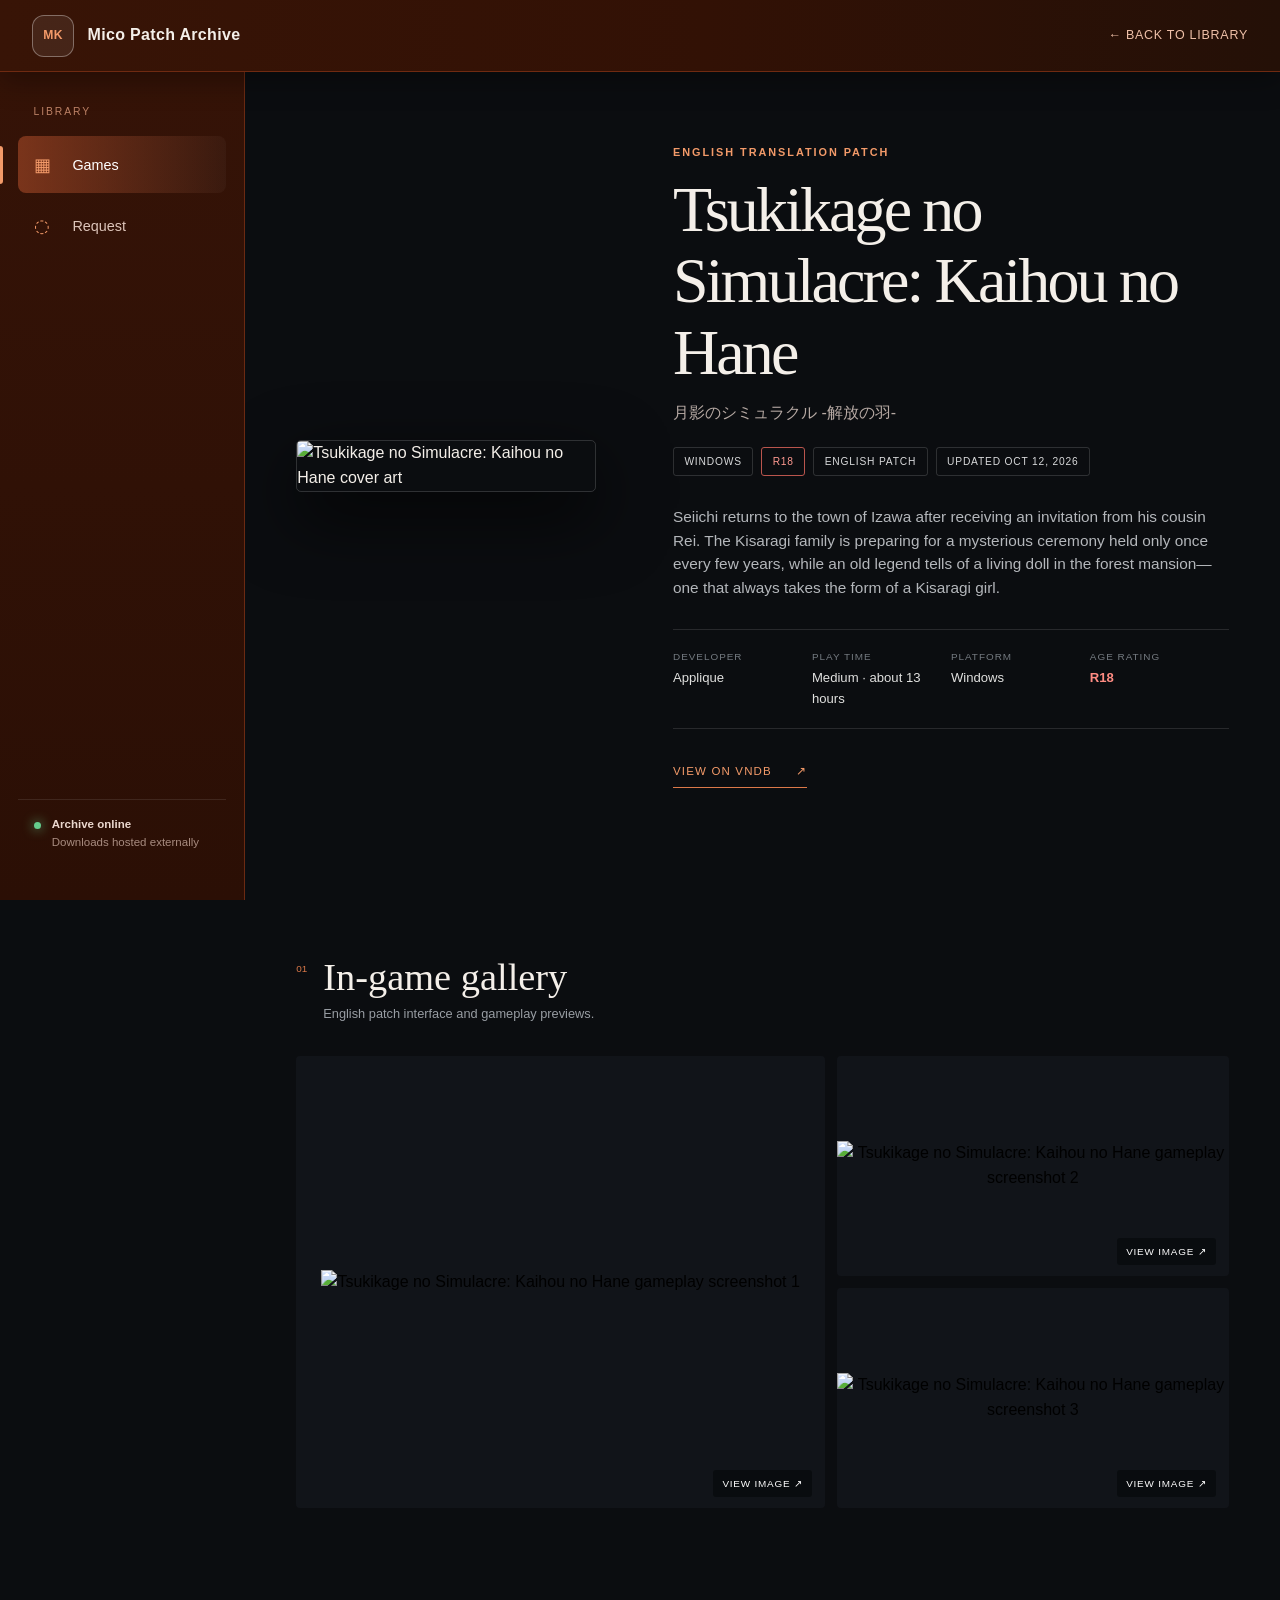
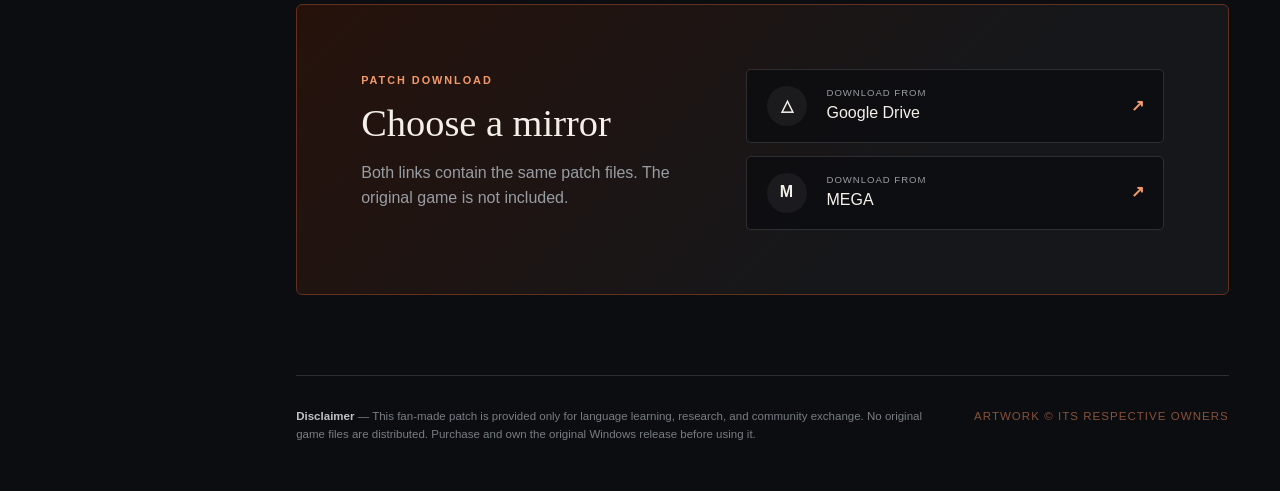
==== game.html @ ed2cdba4 "Redesign site as VN patch library" ====
<!doctype html>
<html lang="en">
<head>
  <meta charset="utf-8">
  <meta name="viewport" content="width=device-width, initial-scale=1">
  <meta name="description" content="Game details and English translation patch downloads.">
  <meta name="theme-color" content="#0b0d10">
  <title>Game · Mico Patch Archive</title>
  <link rel="stylesheet" href="styles.css">
  <script src="games.js" defer></script>
  <script src="app.js" defer></script>
</head>
<body data-page="detail">
  <a class="skip-link" href="#main">Skip to content</a>
  <header class="topbar">
    <a class="wordmark" href="index.html"><span>MK</span><strong>Mico Patch Archive</strong></a>
    <a class="back-link" href="index.html">← Back to library</a>
  </header>
  <aside class="sidebar" data-sidebar>
    <nav aria-label="Primary navigation">
      <p class="nav-label">Library</p>
      <a class="nav-item active" href="index.html"><span class="nav-icon">▦</span><span>Games</span></a>
      <a class="nav-item" href="request.html"><span class="nav-icon">◌</span><span>Request</span></a>
    </nav>
    <div class="sidebar-foot"><span class="status-dot"></span><p><strong>Archive online</strong><br>Downloads hosted externally</p></div>
  </aside>
  <main class="main detail-main" id="main" data-game-detail></main>
  <div class="lightbox" data-lightbox hidden role="dialog" aria-modal="true" aria-label="Screenshot preview">
    <button type="button" data-lightbox-close aria-label="Close preview">×</button>
    <img data-lightbox-image alt="Expanded game screenshot">
  </div>
</body>
</html>
---- styles.css ----
:root {
  --bg: #0b0d10;
  --panel: #111419;
  --panel-2: #171b20;
  --sidebar: #351307;
  --sidebar-soft: #491b0b;
  --accent: #dc7949;
  --accent-bright: #f39a69;
  --blue: #5cb8ff;
  --text: #f4efe9;
  --muted: #989da3;
  --line: #292e34;
  --good: #5fb681;
  --danger: #e16a62;
  --sidebar-width: 245px;
  --topbar-height: 72px;
  --content: 1240px;
}

* { box-sizing: border-box; }
html { scroll-behavior: smooth; }
body { margin: 0; background: var(--bg); color: var(--text); font-family: "Segoe UI", Arial, sans-serif; line-height: 1.55; }
body.no-scroll { overflow: hidden; }
a { color: inherit; }
button, input { font: inherit; }
button, a { -webkit-tap-highlight-color: transparent; }
.skip-link { position: fixed; z-index: 100; left: 1rem; top: -5rem; padding: .7rem 1rem; background: white; color: #111; }
.skip-link:focus { top: 1rem; }

.topbar { position: fixed; z-index: 30; inset: 0 0 auto 0; height: var(--topbar-height); display: flex; align-items: center; gap: 2rem; padding: 0 2rem; background: linear-gradient(90deg, #381406, #321105 55%, #241007); border-bottom: 1px solid #6f2a11; box-shadow: 0 8px 30px #0005; }
.wordmark { display: inline-flex; align-items: center; gap: .85rem; min-width: calc(var(--sidebar-width) - 2rem); text-decoration: none; letter-spacing: .02em; }
.wordmark span { width: 42px; height: 42px; display: grid; place-items: center; border: 1px solid #ffffff55; border-radius: 12px; background: #ffffff13; color: var(--accent-bright); font-weight: 800; font-size: .76rem; }
.wordmark strong { font-weight: 600; }
.search-box { width: min(430px, 42vw); height: 44px; display: flex; align-items: center; gap: .7rem; padding: 0 1rem; background: #11161a; border: 1px solid #ffffff1d; border-radius: 24px; color: var(--muted); }
.search-box:focus-within { border-color: var(--accent); box-shadow: 0 0 0 3px #dc794922; }
.search-box input { width: 100%; border: 0; outline: 0; background: transparent; color: white; }
.search-box input::placeholder { color: #70777d; }
.topbar-note { margin-left: auto; color: #d7b4a3; font-size: .72rem; text-transform: uppercase; letter-spacing: .12em; }
.back-link { margin-left: auto; color: #efc0a8; text-decoration: none; font-size: .78rem; letter-spacing: .06em; text-transform: uppercase; }

.sidebar { position: fixed; z-index: 25; top: var(--topbar-height); bottom: 0; left: 0; width: var(--sidebar-width); display: flex; flex-direction: column; padding: 2rem 1.1rem; background: linear-gradient(180deg, var(--sidebar), #2b0f05); border-right: 1px solid #6b2a12; }
.nav-label { margin: 0 1rem 1rem; color: #bd8266; font-size: .65rem; text-transform: uppercase; letter-spacing: .18em; }
.nav-item { position: relative; display: grid; grid-template-columns: 30px 1fr auto; align-items: center; gap: .55rem; margin: .25rem 0; padding: .9rem 1rem; border-radius: 8px; color: #ddc5ba; text-decoration: none; font-size: .9rem; }
.nav-item:hover { background: #ffffff0d; color: white; }
.nav-item.active { color: white; background: linear-gradient(90deg, #9d4525aa, #ffffff08); }
.nav-item.active::before { content: ""; position: absolute; left: -1.1rem; top: 17%; bottom: 17%; width: 3px; background: var(--accent-bright); border-radius: 0 4px 4px 0; }
.nav-icon { color: var(--accent-bright); font-size: 1.15rem; }
.nav-count { min-width: 22px; height: 22px; display: grid; place-items: center; border-radius: 20px; background: #120b08; color: #df9f80; font-size: .68rem; }
.sidebar-foot { margin-top: auto; display: flex; gap: .7rem; align-items: flex-start; padding: 1rem; border-top: 1px solid #ffffff18; color: #a88c80; font-size: .72rem; }
.sidebar-foot p { margin: 0; }
.sidebar-foot strong { color: #ead7ce; font-weight: 600; }
.status-dot { flex: 0 0 auto; width: 7px; height: 7px; margin-top: .35rem; border-radius: 50%; background: #65cc8c; box-shadow: 0 0 12px #65cc8c; }

.main { min-height: 100vh; margin-left: var(--sidebar-width); padding: calc(var(--topbar-height) + 3.5rem) clamp(1.5rem, 4vw, 4rem) 3rem; }
.main > * { max-width: var(--content); margin-left: auto; margin-right: auto; }
.page-intro { display: flex; justify-content: space-between; align-items: end; gap: 3rem; margin-bottom: 4rem; }
.page-intro.compact { margin-bottom: 2.5rem; }
.eyebrow { margin: 0 0 .8rem; color: var(--accent-bright); font-size: .68rem; font-weight: 700; text-transform: uppercase; letter-spacing: .18em; }
h1, h2, h3, p { overflow-wrap: anywhere; }
h1, h2, h3 { margin-top: 0; line-height: 1.12; }
.page-intro h1 { margin: 0; font-family: Georgia, "Times New Roman", serif; font-size: clamp(3rem, 7vw, 6rem); font-weight: 500; letter-spacing: -.04em; }
.page-intro p:last-child { max-width: 650px; margin: 1rem 0 0; color: var(--muted); }
.archive-stamp { flex: 0 0 120px; height: 120px; display: grid; place-content: center; text-align: center; border: 1px solid #ffffff24; border-radius: 50%; background: radial-gradient(circle, #dc794918, transparent 70%); }
.archive-stamp span { font-family: Georgia, serif; color: var(--accent-bright); font-size: 2.2rem; line-height: 1; }
.archive-stamp small { display: block; margin-top: .4rem; color: var(--muted); font-size: .58rem; text-transform: uppercase; letter-spacing: .09em; }
.catalog-toolbar { display: flex; justify-content: space-between; align-items: center; padding: 1rem 0; border-top: 1px solid var(--line); color: var(--muted); font-size: .72rem; text-transform: uppercase; letter-spacing: .1em; }
.catalog-toolbar p { margin: 0; }
.catalog-toolbar p span { color: white; }

.game-grid { display: grid; grid-template-columns: repeat(3, minmax(0, 1fr)); gap: 2.6rem 1.6rem; }
.game-card { min-width: 0; }
.card-image { position: relative; aspect-ratio: 16 / 9; display: block; overflow: hidden; border-radius: 5px; background: var(--panel); box-shadow: 0 14px 40px #0005; }
.card-image::after { content: ""; position: absolute; inset: 0; background: linear-gradient(0deg, #0b0d10bb, transparent 45%); }
.card-image img { width: 100%; height: 100%; object-fit: cover; transition: transform .45s ease, filter .45s ease; }
.game-card:hover .card-image img { transform: scale(1.035); filter: brightness(1.08); }
.card-platform { position: absolute; z-index: 2; left: .8rem; bottom: .7rem; padding: .25rem .55rem; border: 1px solid #ffffff3b; border-radius: 4px; background: #080b0dcc; color: #e9e9e9; font-size: .6rem; text-transform: uppercase; letter-spacing: .1em; }
.card-arrow { position: absolute; z-index: 2; top: .7rem; right: .7rem; width: 32px; height: 32px; display: grid; place-items: center; border: 1px solid #ffffff3b; border-radius: 50%; background: #080b0dbb; color: white; }
.card-copy { padding-top: 1.15rem; }
.card-kicker { margin: 0 0 .45rem; color: var(--accent-bright); font-size: .62rem; font-weight: 700; text-transform: uppercase; letter-spacing: .12em; }
.game-card h2 { margin: 0; font-size: 1.02rem; line-height: 1.35; }
.game-card h2 a { text-decoration: none; }
.game-card h2 a:hover { color: var(--accent-bright); }
.jp-title { margin: .5rem 0 1rem; color: var(--muted); font-size: .76rem; white-space: nowrap; overflow: hidden; text-overflow: ellipsis; }
.card-meta { display: flex; align-items: center; gap: .55rem; color: var(--muted); font-size: .7rem; }
.update-badge { padding: .22rem .45rem; border-radius: 3px; background: #3c7f58; color: white; font-size: .58rem; text-transform: uppercase; letter-spacing: .07em; }
.empty-state, .board-empty { padding: 5rem 2rem; text-align: center; border: 1px dashed var(--line); color: var(--muted); }
.empty-state span, .board-empty span { color: var(--accent); font-size: 2rem; }
.empty-state h2, .board-empty h3 { margin: .7rem 0 .3rem; color: var(--text); }
.empty-state p, .board-empty p { margin: 0; }
.pagination { display: flex; justify-content: center; gap: .5rem; margin-top: 3.5rem; }
.pagination button { width: 42px; height: 42px; border: 1px solid var(--line); border-radius: 5px; background: var(--panel); color: var(--muted); cursor: pointer; }
.pagination button.active { background: var(--accent); border-color: var(--accent); color: #1b0c06; font-weight: 800; }

.site-footer { display: flex; justify-content: space-between; gap: 3rem; margin-top: 6rem; padding: 2rem 0 0; border-top: 1px solid var(--line); color: #787e84; font-size: .72rem; }
.site-footer p { max-width: 800px; margin: 0; }
.site-footer strong { color: #bfc3c6; }
.site-footer > span { flex: 0 0 auto; color: #87513a; text-transform: uppercase; letter-spacing: .09em; }

.detail-main { padding: var(--topbar-height) 0 0; }
.detail-main > * { max-width: none; }
.detail-hero { position: relative; min-height: 640px; overflow: hidden; }
.detail-backdrop, .detail-overlay { position: absolute; inset: 0; }
.detail-backdrop { background-position: center; background-size: cover; filter: blur(8px) saturate(.75); transform: scale(1.04); opacity: .36; }
.detail-overlay { background: linear-gradient(90deg, #0b0d10 4%, #0b0d10e9 42%, #0b0d10a8), linear-gradient(0deg, var(--bg), transparent 40%); }
.detail-content { position: relative; z-index: 2; width: min(var(--content), calc(100% - 8vw)); min-height: 640px; margin: auto; padding: 4.5rem 0; display: grid; grid-template-columns: minmax(220px, 300px) minmax(0, 750px); gap: clamp(2.5rem, 6vw, 6rem); align-items: center; }
.game-cover { width: 100%; max-height: 440px; object-fit: cover; border-radius: 5px; border: 1px solid #ffffff26; box-shadow: 0 25px 70px #000b; }
.detail-copy h1 { max-width: 800px; margin: 0; font-family: Georgia, "Times New Roman", serif; font-size: clamp(2.6rem, 5vw, 5.2rem); font-weight: 500; letter-spacing: -.045em; }
.detail-jp { margin: .8rem 0 1.3rem; color: #b6a9a3; }
.detail-tags { display: flex; flex-wrap: wrap; gap: .5rem; }
.detail-tags span { padding: .35rem .65rem; border: 1px solid #ffffff25; border-radius: 3px; color: #d8d9da; font-size: .64rem; text-transform: uppercase; letter-spacing: .08em; }
.detail-description { max-width: 730px; margin: 1.8rem 0; color: #b4b7bb; font-size: .96rem; }
.game-facts { display: grid; grid-template-columns: repeat(4, 1fr); margin: 1.8rem 0; padding: 1.2rem 0; border-top: 1px solid #ffffff1e; border-bottom: 1px solid #ffffff1e; }
.game-facts div { padding-right: 1rem; }
.game-facts dt { color: #757b81; font-size: .62rem; text-transform: uppercase; letter-spacing: .1em; }
.game-facts dd { margin: .25rem 0 0; color: #e1e1df; font-size: .82rem; }
.rating-tag { border-color: #ba554d !important; color: #ff9a91 !important; }
.rating-value { color: #ff8c83 !important; font-weight: 750; }
.vndb-link { display: inline-flex; gap: 1.5rem; align-items: center; padding-bottom: .35rem; border-bottom: 1px solid var(--accent); color: var(--accent-bright); text-decoration: none; font-size: .72rem; text-transform: uppercase; letter-spacing: .1em; }
.detail-section, .download-section, .detail-footer { width: min(var(--content), calc(100% - 8vw)); margin-left: auto; margin-right: auto; }
.detail-section { padding: 6rem 0; }
.section-title { display: flex; align-items: start; gap: 1rem; margin-bottom: 2rem; }
.section-title > span { padding-top: .35rem; color: var(--accent); font-size: .62rem; }
.section-title h2 { margin: 0; font-family: Georgia, serif; font-size: clamp(1.8rem, 3vw, 3rem); font-weight: 500; }
.section-title p { margin: .35rem 0 0; color: var(--muted); font-size: .8rem; }
.screenshot-grid { display: grid; grid-template-columns: 1.35fr 1fr; grid-template-rows: 1fr 1fr; gap: .75rem; }
.screenshot-grid button { position: relative; min-height: 220px; padding: 0; overflow: hidden; border: 0; border-radius: 4px; background: var(--panel); cursor: zoom-in; }
.screenshot-grid button:first-child { grid-row: 1 / 3; }
.screenshot-grid img { width: 100%; height: 100%; object-fit: cover; transition: transform .35s; }
.screenshot-grid button:hover img { transform: scale(1.025); }
.screenshot-grid button span { position: absolute; right: .8rem; bottom: .7rem; padding: .35rem .6rem; border-radius: 3px; background: #080b0dcc; color: white; font-size: .62rem; text-transform: uppercase; letter-spacing: .08em; }
.download-section { display: grid; grid-template-columns: 1fr 1.3fr; gap: 4rem; align-items: center; padding: 4rem; background: linear-gradient(135deg, #26120b, #16171a 65%); border: 1px solid #62301d; border-radius: 6px; }
.download-section h2 { margin: 0; font-family: Georgia, serif; font-size: clamp(2rem, 3vw, 3.4rem); font-weight: 500; }
.download-section p:last-child { color: var(--muted); }
.download-buttons { display: grid; gap: .8rem; }
.download-button { display: grid; grid-template-columns: 44px 1fr auto; align-items: center; gap: 1rem; padding: 1rem 1.2rem; border: 1px solid #ffffff22; border-radius: 5px; background: #0b0d10bf; text-decoration: none; transition: transform .2s, border-color .2s; }
.download-button:hover { transform: translateY(-2px); border-color: var(--accent); }
.download-logo { width: 40px; height: 40px; display: grid; place-items: center; border-radius: 50%; background: #ffffff0e; font-weight: 800; }
.download-button small { display: block; color: var(--muted); font-size: .6rem; text-transform: uppercase; letter-spacing: .1em; }
.download-button b { color: var(--accent-bright); }
.detail-footer { margin-top: 5rem; margin-bottom: 3rem; }
.lightbox[hidden] { display: none; }
.lightbox { position: fixed; z-index: 100; inset: 0; display: grid; place-items: center; padding: 3rem; background: #000e; }
.lightbox img { max-width: min(95vw, 1500px); max-height: 88vh; border: 1px solid #ffffff31; box-shadow: 0 25px 80px #000; }
.lightbox button { position: absolute; top: 1.2rem; right: 1.5rem; width: 42px; height: 42px; border: 1px solid #ffffff55; border-radius: 50%; background: #111b; color: white; font-size: 1.5rem; cursor: pointer; }

.request-main { max-width: 1500px; }
.request-layout { display: grid; grid-template-columns: minmax(340px, .8fr) minmax(420px, 1.2fr); gap: 1.5rem; align-items: start; }
.request-panel, .request-board { padding: 2rem; border: 1px solid var(--line); border-radius: 6px; background: var(--panel); }
.request-form { display: grid; gap: 1.2rem; }
.request-form label { display: grid; gap: .5rem; color: #d7d8d9; font-size: .78rem; }
.request-form label > span { display: inline; color: var(--accent-bright); }
.request-form input { width: 100%; padding: .9rem 1rem; border: 1px solid #333941; border-radius: 4px; outline: 0; background: #0b0e12; color: white; }
.request-form input:focus { border-color: var(--accent); box-shadow: 0 0 0 3px #dc794918; }
.request-form input::placeholder { color: #666c72; }
.honeypot { position: absolute !important; left: -10000px; width: 1px; height: 1px; overflow: hidden; }
.form-notice { margin: 0; padding: .8rem; border-left: 2px solid #805038; background: #ffffff05; color: var(--muted); font-size: .7rem; }
.primary-button { display: flex; justify-content: space-between; align-items: center; padding: .9rem 1.1rem; border: 0; border-radius: 4px; background: var(--accent); color: #251008; font-weight: 700; cursor: pointer; }
.primary-button:disabled { opacity: .55; cursor: wait; }
.form-message { min-height: 1.2rem; margin: 0; font-size: .72rem; }
.form-message.success { color: var(--good); }
.form-message.error { color: var(--danger); }
.status-tabs { display: grid; grid-template-columns: 1fr 1fr; gap: .6rem; margin-bottom: 1rem; }
.status-tabs button { padding: .8rem; border: 1px solid var(--line); border-radius: 4px; background: #0d1014; color: var(--muted); cursor: pointer; }
.status-tabs button.active { border-color: #9a4d2d; background: #5b2514; color: white; }
.status-tabs b { display: inline-grid; min-width: 22px; height: 22px; margin-left: .35rem; place-items: center; border-radius: 15px; background: #0005; font-size: .65rem; }
.request-list { min-height: 320px; }
.request-item { display: flex; justify-content: space-between; align-items: center; gap: 1.5rem; padding: 1.1rem .2rem; border-bottom: 1px solid var(--line); }
.request-item a { color: var(--blue); text-decoration: none; font-weight: 650; }
.request-item p { margin: .35rem 0 0; color: var(--muted); font-size: .68rem; }
.request-item p span { color: #9abfda; }
.status-pill { flex: 0 0 auto; padding: .35rem .7rem; border-radius: 20px; font-size: .58rem; font-weight: 800; text-transform: uppercase; letter-spacing: .08em; }
.status-pill.list { background: #5f4b2638; color: #d6bb7a; }
.status-pill.done { background: #2f7d5438; color: #7fd6a5; }
.loading-line { padding: 4rem 0; color: var(--muted); text-align: center; }
.board-empty { padding: 4rem 1rem; border: 0; }

.not-found { padding: 9rem 4vw; text-align: center; }
.not-found a { color: var(--accent); }

@media (max-width: 1050px) {
  .game-grid { grid-template-columns: repeat(2, minmax(0, 1fr)); }
  .detail-content { grid-template-columns: 240px 1fr; }
  .request-layout { grid-template-columns: 1fr; }
}

@media (max-width: 760px) {
  :root { --topbar-height: 64px; }
  .topbar { padding: 0 1rem; gap: .8rem; }
  .wordmark { min-width: auto; }
  .wordmark strong { display: none; }
  .search-box { flex: 1; width: auto; }
  .topbar-note { display: none; }
  .sidebar { width: 92px; padding: 1.1rem .45rem; }
  .sidebar .nav-label, .sidebar-foot { display: none; }
  .nav-item { grid-template-columns: 1fr; justify-items: center; gap: .15rem; padding: .75rem .3rem; text-align: center; font-size: .68rem; }
  .nav-item.active::before { left: -.45rem; }
  .nav-icon { font-size: 1.2rem; }
  .nav-count { position: absolute; top: .35rem; right: .5rem; min-width: 18px; height: 18px; font-size: .55rem; }
  .main { margin-left: 92px; padding: calc(var(--topbar-height) + 2.5rem) 1.2rem 2rem; }
  .page-intro { align-items: start; margin-bottom: 2.5rem; }
  .archive-stamp { width: 86px; height: 86px; flex-basis: 86px; }
  .archive-stamp span { font-size: 1.6rem; }
  .game-grid { grid-template-columns: 1fr; }
  .site-footer { display: block; }
  .site-footer > span { display: block; margin-top: 1rem; }
  .detail-main { margin-left: 92px; padding: var(--topbar-height) 0 0; }
  .detail-content { grid-template-columns: 100px 1fr; gap: 1.5rem; width: calc(100% - 2.4rem); min-height: 540px; padding: 3rem 0; align-items: start; }
  .detail-copy h1 { font-size: clamp(2rem, 9vw, 3rem); }
  .detail-description { grid-column: 1 / -1; }
  .game-facts { grid-template-columns: 1fr; gap: 1rem; }
  .screenshot-grid { grid-template-columns: 1fr; grid-template-rows: auto; }
  .screenshot-grid button:first-child { grid-row: auto; }
  .screenshot-grid button { min-height: 190px; }
  .download-section { grid-template-columns: 1fr; gap: 2rem; width: calc(100% - 2.4rem); padding: 2rem 1.3rem; }
  .detail-section, .detail-footer { width: calc(100% - 2.4rem); }
  .request-panel, .request-board { padding: 1.2rem; }
  .lightbox { padding: 1rem; }
}

@media (max-width: 440px) {
  .page-intro { display: block; }
  .archive-stamp { margin-top: 1.5rem; }
  .detail-content { grid-template-columns: 88px 1fr; }
  .detail-tags { grid-column: 1 / -1; }
  .game-cover { position: sticky; top: calc(var(--topbar-height) + 1rem); }
}

@media (prefers-reduced-motion: reduce) {
  html { scroll-behavior: auto; }
  *, *::before, *::after { transition-duration: .01ms !important; animation-duration: .01ms !important; }
}
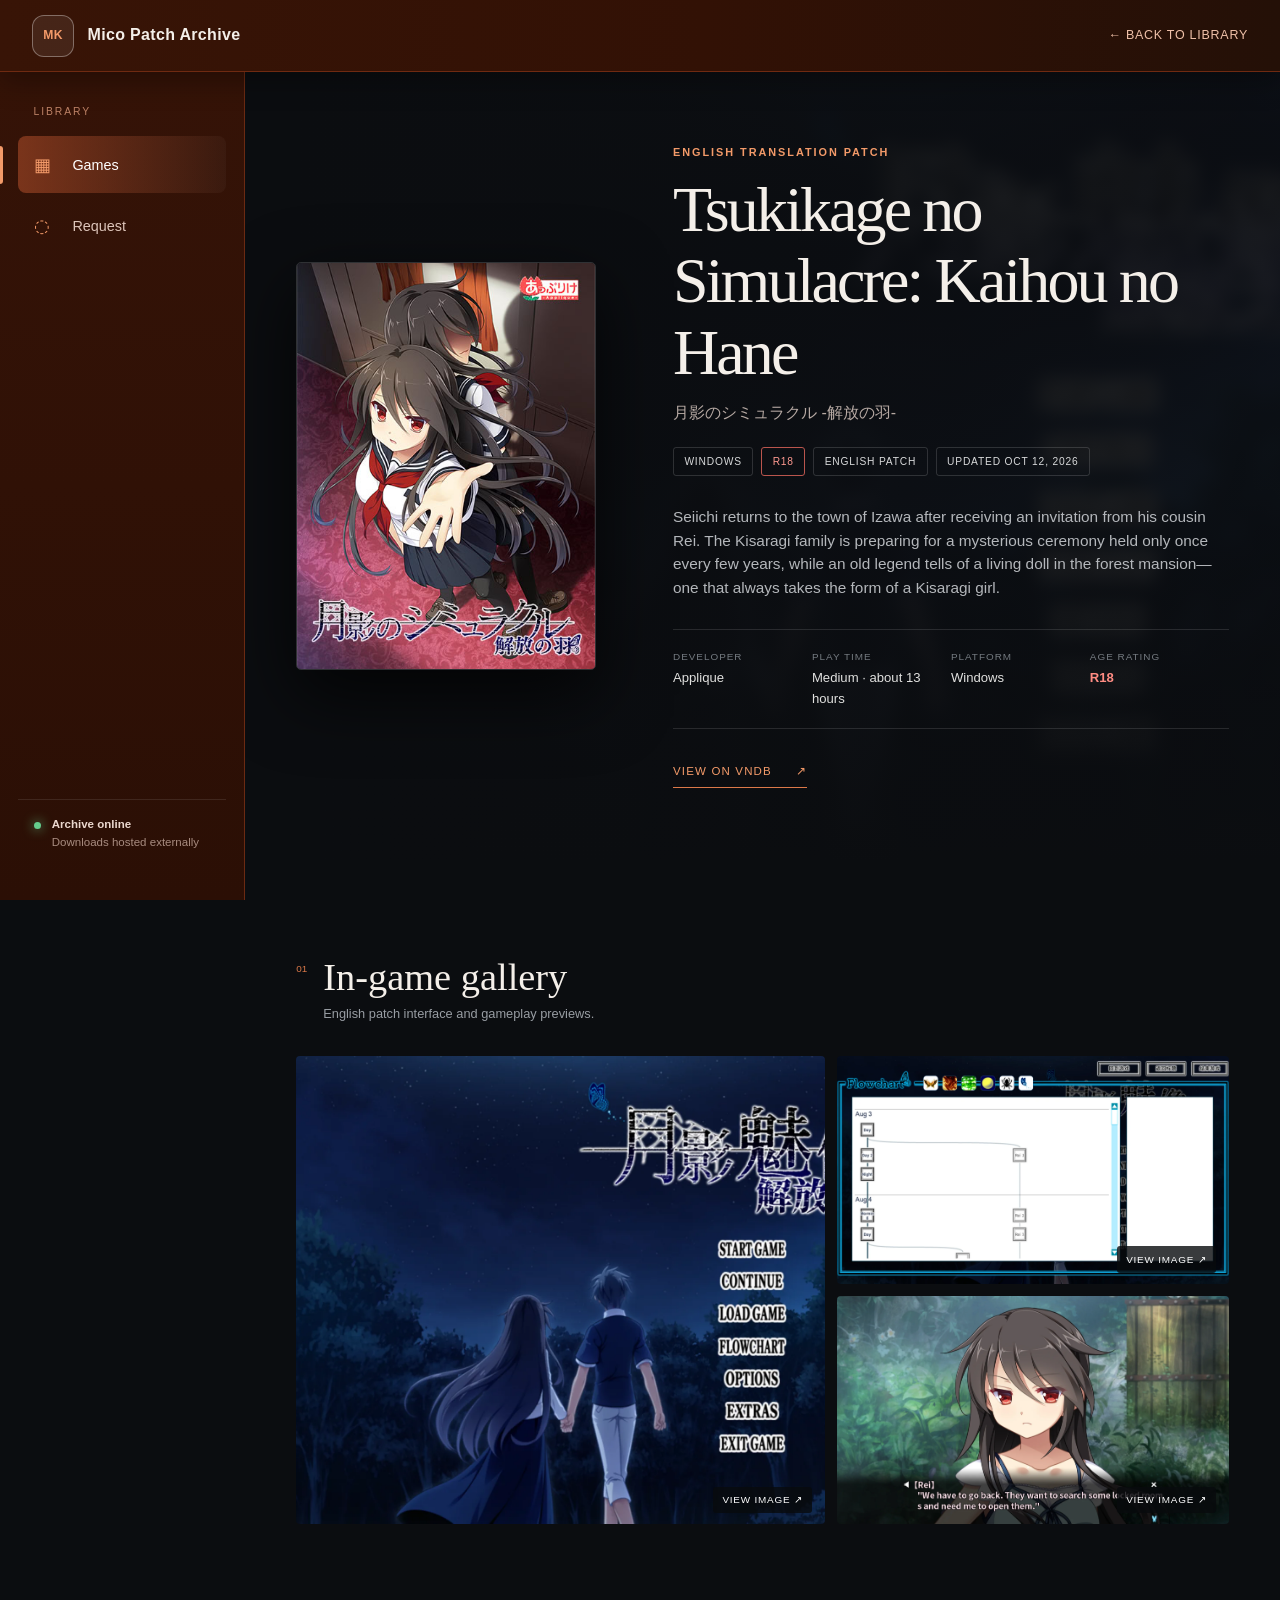
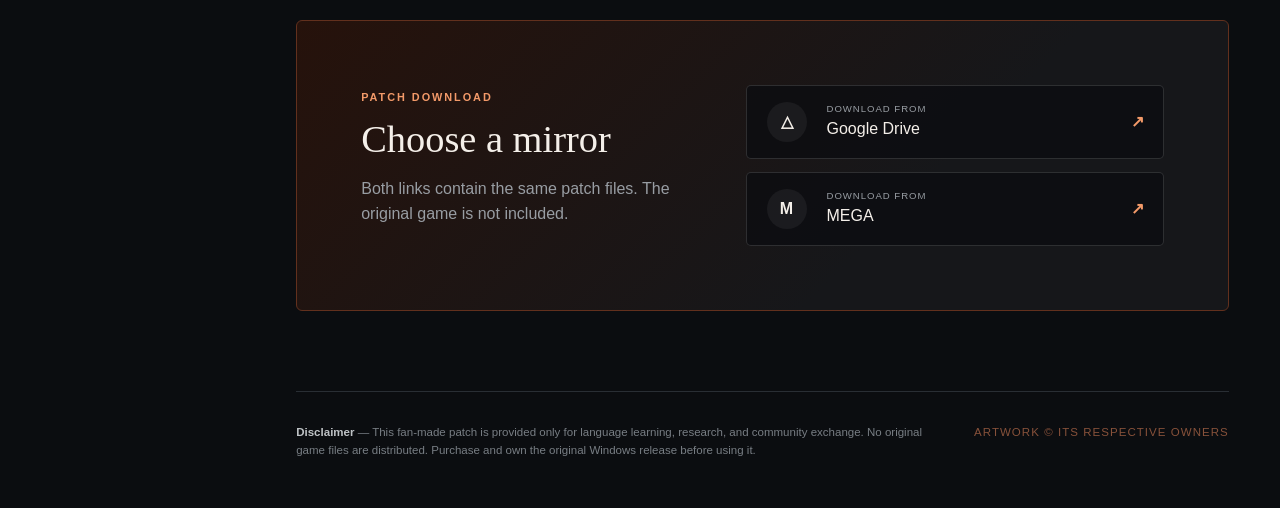
==== commit 3a858f66: "Fix static asset cache versioning" ====
--- a/game.html
+++ b/game.html
@@ -6,9 +6,9 @@
   <meta name="description" content="Game details and English translation patch downloads.">
   <meta name="theme-color" content="#0b0d10">
   <title>Game · Mico Patch Archive</title>
-  <link rel="stylesheet" href="styles.css">
-  <script src="games.js" defer></script>
-  <script src="app.js" defer></script>
+  <link rel="stylesheet" href="styles.css?v=20261014b">
+  <script src="games.js?v=20261014b" defer></script>
+  <script src="app.js?v=20261014b" defer></script>
 </head>
 <body data-page="detail">
   <a class="skip-link" href="#main">Skip to content</a>
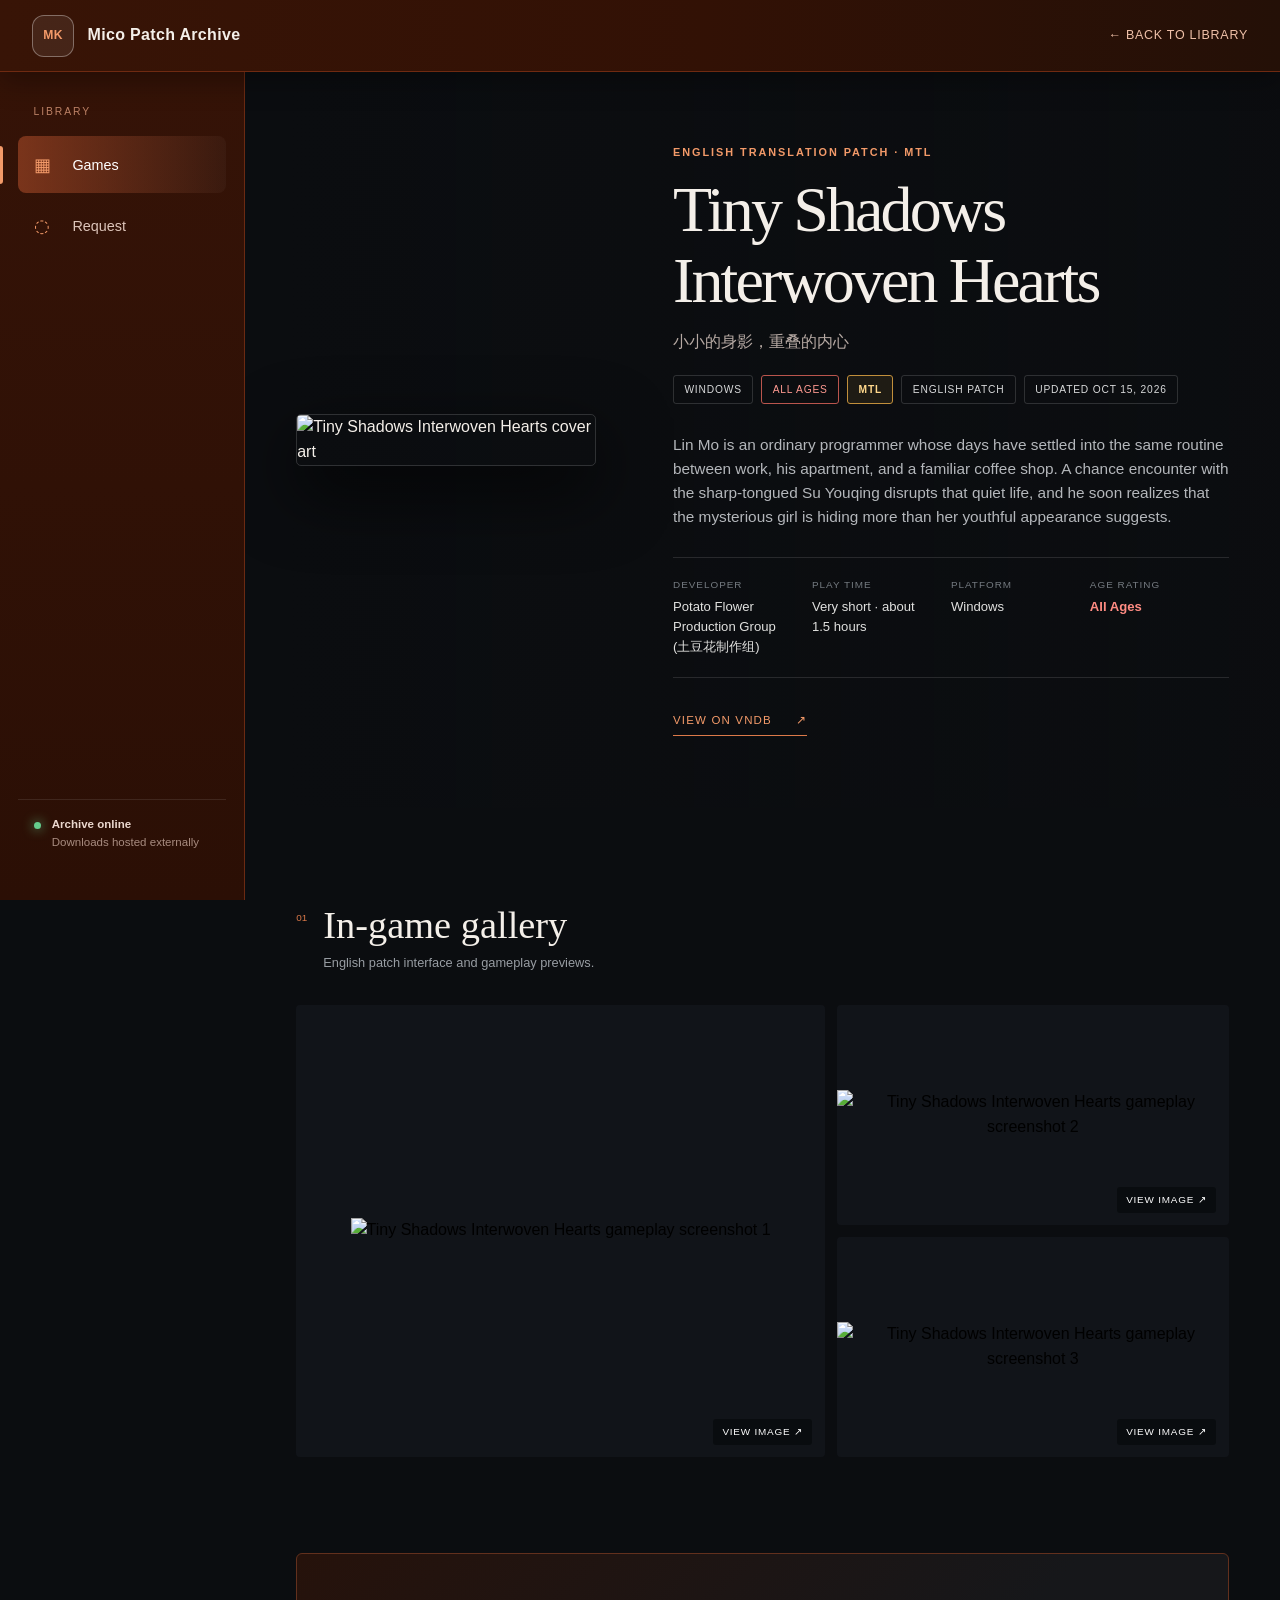
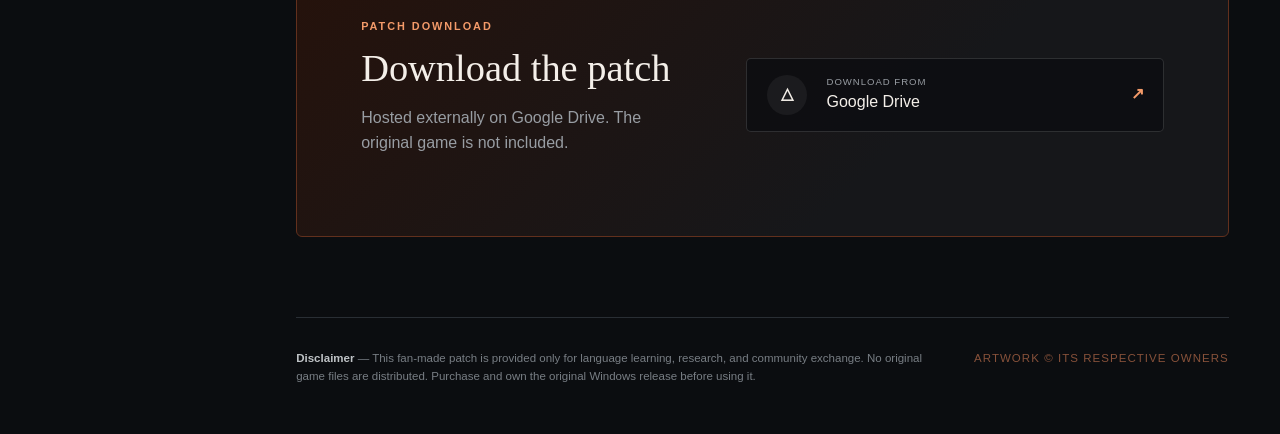
==== commit f908093f: "Add Tiny Shadows game page and MTL label" ====
--- a/game.html
+++ b/game.html
@@ -6,9 +6,9 @@
   <meta name="description" content="Game details and English translation patch downloads.">
   <meta name="theme-color" content="#0b0d10">
   <title>Game · Mico Patch Archive</title>
-  <link rel="stylesheet" href="styles.css?v=20261014b">
-  <script src="games.js?v=20261014b" defer></script>
-  <script src="app.js?v=20261014b" defer></script>
+  <link rel="stylesheet" href="styles.css?v=20261015a">
+  <script src="games.js?v=20261015a" defer></script>
+  <script src="app.js?v=20261015a" defer></script>
 </head>
 <body data-page="detail">
   <a class="skip-link" href="#main">Skip to content</a>
--- a/styles.css
+++ b/styles.css
@@ -114,6 +114,7 @@
 .game-facts dt { color: #757b81; font-size: .62rem; text-transform: uppercase; letter-spacing: .1em; }
 .game-facts dd { margin: .25rem 0 0; color: #e1e1df; font-size: .82rem; }
 .rating-tag { border-color: #ba554d !important; color: #ff9a91 !important; }
+.translation-tag { border-color: #c18f3b !important; background: #c18f3b1c; color: #ffd88c !important; font-weight: 800; }
 .rating-value { color: #ff8c83 !important; font-weight: 750; }
 .vndb-link { display: inline-flex; gap: 1.5rem; align-items: center; padding-bottom: .35rem; border-bottom: 1px solid var(--accent); color: var(--accent-bright); text-decoration: none; font-size: .72rem; text-transform: uppercase; letter-spacing: .1em; }
 .detail-section, .download-section, .detail-footer { width: min(var(--content), calc(100% - 8vw)); margin-left: auto; margin-right: auto; }
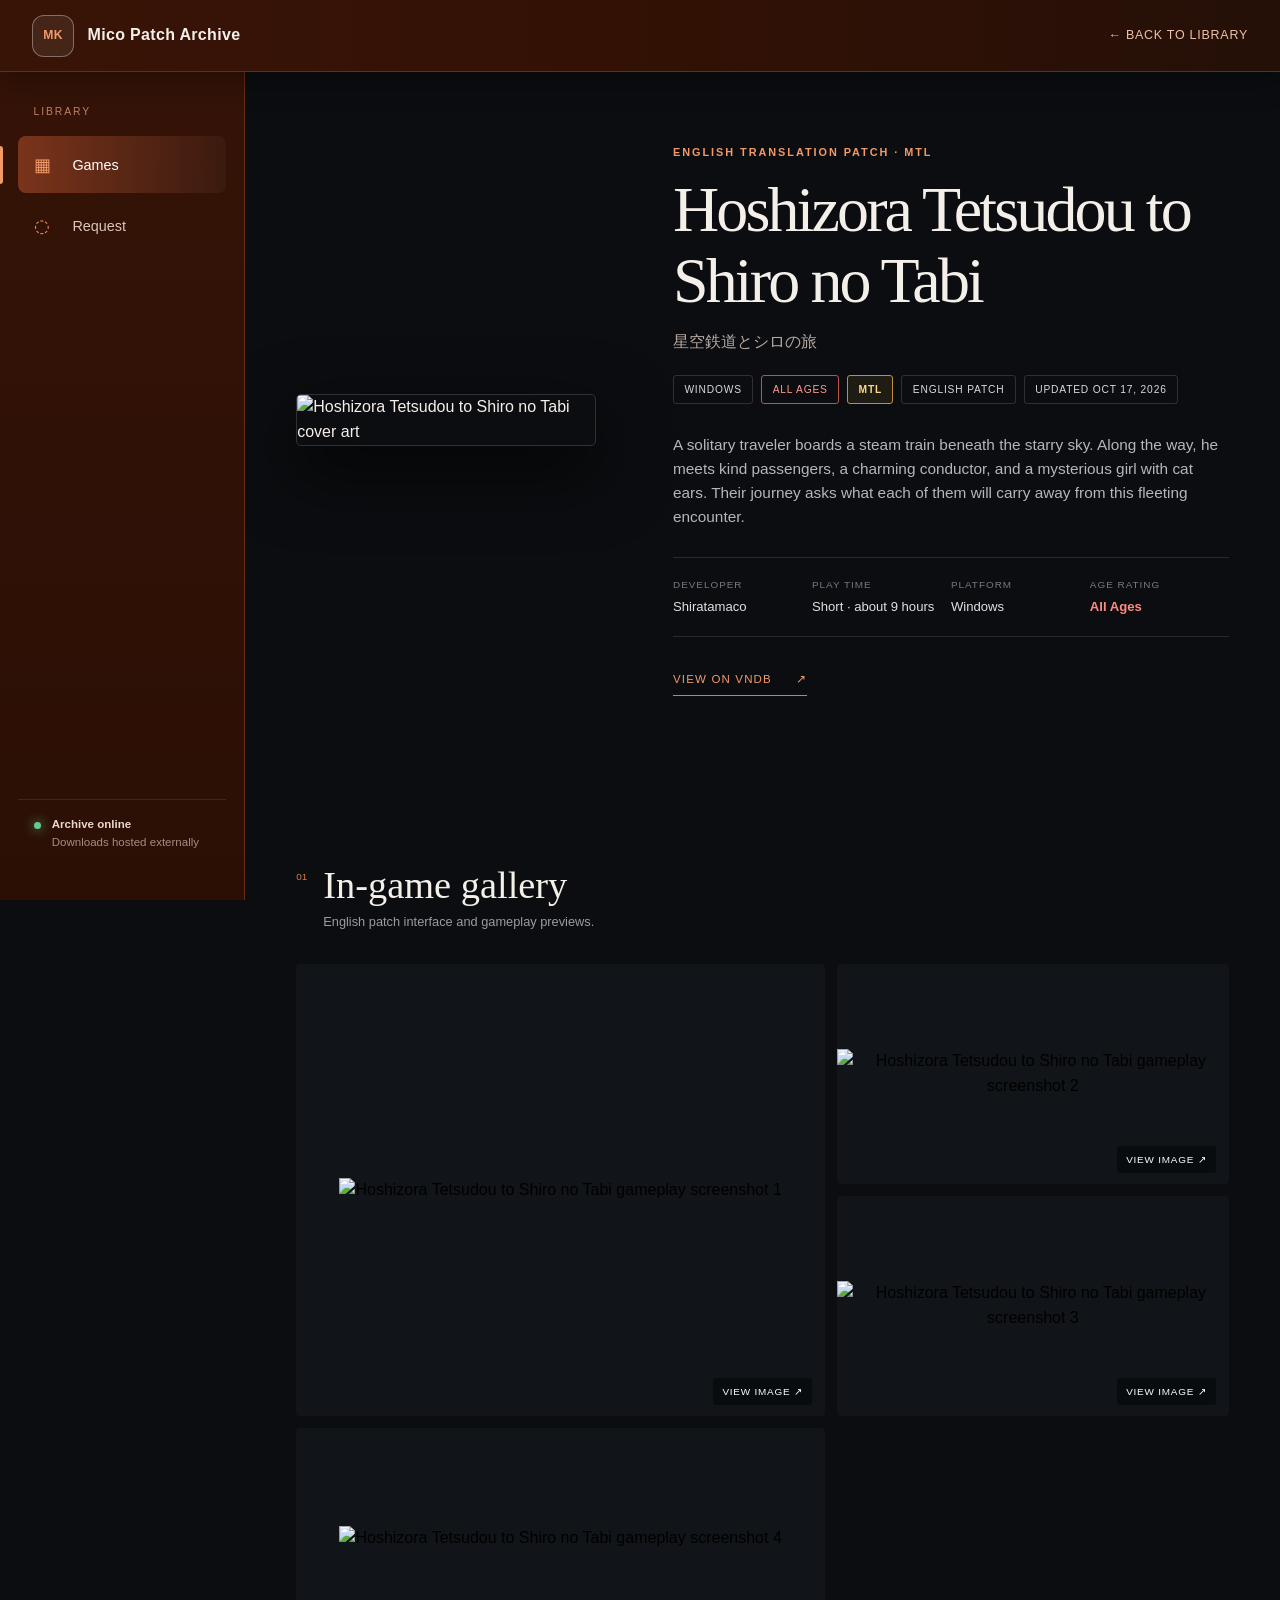
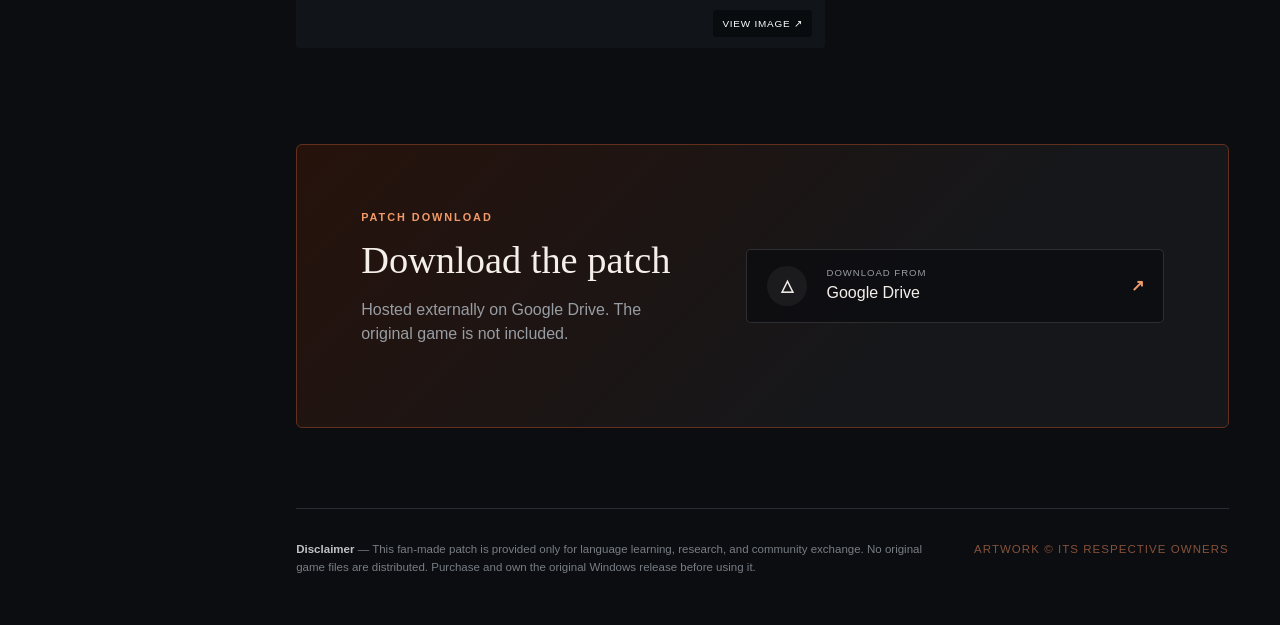
==== commit 91fd88ee: "Add Hoshizora game listing and MTL label" ====
--- a/game.html
+++ b/game.html
@@ -6,9 +6,9 @@
   <meta name="description" content="Game details and English translation patch downloads.">
   <meta name="theme-color" content="#0b0d10">
   <title>Game · Mico Patch Archive</title>
-  <link rel="stylesheet" href="styles.css?v=20261015a">
-  <script src="games.js?v=20261015a" defer></script>
-  <script src="app.js?v=20261015a" defer></script>
+  <link rel="stylesheet" href="styles.css?v=20261017a">
+  <script src="games.js?v=20261017a" defer></script>
+  <script src="app.js?v=20261017a" defer></script>
 </head>
 <body data-page="detail">
   <a class="skip-link" href="#main">Skip to content</a>
